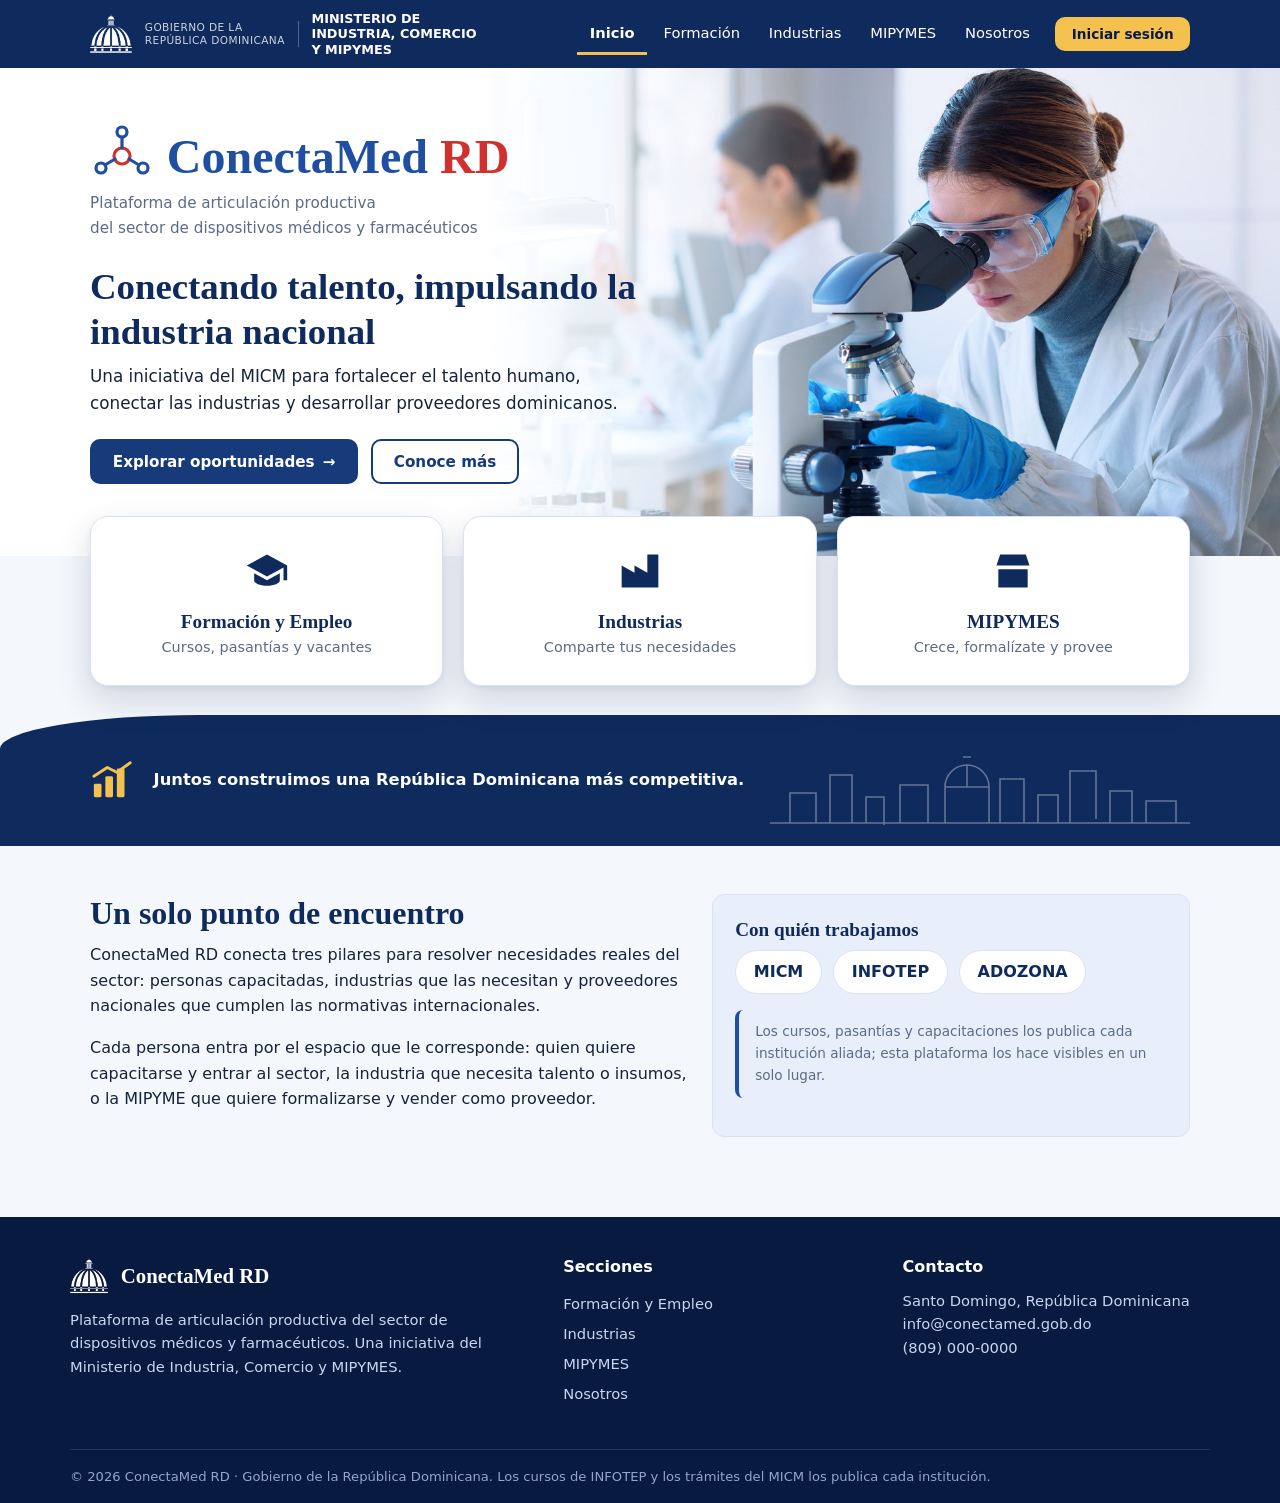
==== index.html @ 64ae97f4 "Add files via upload" ====
<!DOCTYPE html>
<html lang="es">
<head>
  <meta charset="utf-8">
  <meta name="viewport" content="width=device-width, initial-scale=1">
  <title>Inicio | ConectaMed RD</title>
  <meta name="description" content="Plataforma de articulación productiva del sector de dispositivos médicos y farmacéuticos de la República Dominicana.">
  <link rel="icon" href="assets/img/favicon.svg" type="image/svg+xml">
  <link rel="stylesheet" href="assets/css/styles.css">
</head>
<body data-page="inicio">
  <a class="skip" href="#contenido">Saltar al contenido</a>
  <div data-include="components/navbar.html"></div>

  <main id="contenido">

    <section class="hero">
      <div class="container hero-inner">
        <div class="hero-logo"><img src="assets/img/logo-conectamed.svg" alt=""><span>ConectaMed <b>RD</b></span></div>
        <p class="hero-sub">Plataforma de articulación productiva<br>del sector de dispositivos médicos y farmacéuticos</p>
        <h1>Conectando talento, impulsando la industria nacional</h1>
        <p class="lead">Una iniciativa del MICM para fortalecer el talento humano, conectar las industrias y desarrollar proveedores dominicanos.</p>
        <div class="hero-actions">
          <a class="btn btn--arrow" href="formacion.html">Explorar oportunidades</a>
          <a class="btn btn--outline" href="nosotros.html">Conoce más</a>
        </div>
      </div>
    </section>

    <section class="container pillars">
      <div class="grid grid-3">
        <a class="card pillar" href="formacion.html"><div class="icon"><svg viewBox="0 0 24 24" fill="currentColor" aria-hidden="true"><path d="M12 3L1 9l11 6 9-4.9V17h2V9zM5 13.2V17c0 1.7 3.1 3 7 3s7-1.3 7-3v-3.8l-7 3.8z"/></svg></div><h3>Formación y Empleo</h3><p>Cursos, pasantías y vacantes</p></a>
        <a class="card pillar" href="industrias.html"><div class="icon"><svg viewBox="0 0 24 24" fill="currentColor" aria-hidden="true"><path d="M2 21V9l7 4V9l7 4V3h6v18z"/></svg></div><h3>Industrias</h3><p>Comparte tus necesidades</p></a>
        <a class="card pillar" href="mipymes.html"><div class="icon"><svg viewBox="0 0 24 24" fill="currentColor" aria-hidden="true"><path d="M3 9l2-6h14l2 6zM4 11h16v10H4zM10 15h4v6h-4z"/></svg></div><h3>MIPYMES</h3><p>Crece, formalízate y provee</p></a>
      </div>
    </section>

    <section class="band-full">
      <div class="container band-inner">
        <svg class="band-icon" viewBox="0 0 48 40" aria-hidden="true"><g fill="currentColor"><rect x="4" y="24" width="8" height="14" rx="1.5"/><rect x="16" y="16" width="8" height="22" rx="1.5"/><rect x="28" y="8" width="8" height="30" rx="1.5"/></g><path d="M4 16l14-9 10 5 14-10" fill="none" stroke="currentColor" stroke-width="3" stroke-linecap="round" stroke-linejoin="round"/></svg>
        <p>Juntos construimos una República Dominicana más competitiva.</p>
        <svg class="skyline" viewBox="0 0 420 90" fill="none" stroke="currentColor" stroke-width="1.6" aria-hidden="true"><path d="M0 88h420M20 88V58h26v30M60 88V40h22v48M96 88V62h18v28M130 88V50h28v38M175 88V52M175 52a22 22 0 0144 0v36M175 52h44M197 30v22M193 22h8M230 88V44h24v44M268 88V60h20v28M300 88V36h26v48M340 88V56h22v32M376 88V66h30v22"/></svg>
      </div>
    </section>

    <section class="section">
      <div class="container split">
        <div>
          <h2>Un solo punto de encuentro</h2>
          <p>ConectaMed RD conecta tres pilares para resolver necesidades reales del sector: personas capacitadas, industrias que las necesitan y proveedores nacionales que cumplen las normativas internacionales.</p>
          <p>Cada persona entra por el espacio que le corresponde: quien quiere capacitarse y entrar al sector, la industria que necesita talento o insumos, o la MIPYME que quiere formalizarse y vender como proveedor.</p>
        </div>
        <div class="card card--soft">
          <h3>Con quién trabajamos</h3>
          <div class="allies"><span class="ally">MICM</span><span class="ally">INFOTEP</span><span class="ally">ADOZONA</span></div>
          <p class="note" style="margin-top:1rem">Los cursos, pasantías y capacitaciones los publica cada institución aliada; esta plataforma los hace visibles en un solo lugar.</p>
        </div>
      </div>
    </section>
  </main>

  <div data-include="components/footer.html"></div>
  <script src="assets/js/main.js" defer></script>
</body>
</html>
---- assets/css/styles.css ----
/* ==========================================================
   ConectaMed RD · Hoja de estilos principal
   Secciones: 1 Variables · 2 Base · 3 Layout · 4 Componentes
              5 Navbar · 6 Footer · 7 Páginas · 8 Responsive
   ========================================================== */

/* 1. VARIABLES ------------------------------------------- */
:root{
  --navy-900:#091a40; --navy-800:#0f2a5c; --navy-700:#163a7a; --blue:#1f4fa3; --blue-soft:#e8eefa;
  --gold:#f4c04e; --gold-dark:#d9a22a; --red:#d0312d; --ok:#2e8b57;
  --bg:#f4f7fb; --white:#fff; --ink:#17233b; --muted:#5b6b87; --line:#dbe3f0;
  --radius:12px; --radius-lg:18px;
  --shadow:0 6px 24px rgba(15,42,92,.08); --shadow-lg:0 14px 40px rgba(15,42,92,.16);
  --font-title:Georgia,"Times New Roman",serif;
  --font-body:"Segoe UI",system-ui,-apple-system,Roboto,Arial,sans-serif;
  --max:1140px;
}

/* 2. BASE ------------------------------------------------ */
*,*::before,*::after{box-sizing:border-box}
html{scroll-behavior:smooth}
body{margin:0;background:var(--bg);color:var(--ink);font:16px/1.6 var(--font-body);-webkit-font-smoothing:antialiased}
img{max-width:100%;display:block}
h1,h2,h3,h4{font-family:var(--font-title);color:var(--navy-800);line-height:1.2;margin:0 0 .6rem}
h1{font-size:clamp(2rem,4.5vw,3rem)} h2{font-size:clamp(1.5rem,3vw,2rem)} h3{font-size:1.2rem}
p{margin:0 0 1rem} a{color:var(--blue)}
:focus-visible{outline:3px solid var(--gold);outline-offset:2px}
.sr-only{position:absolute;width:1px;height:1px;overflow:hidden;clip:rect(0 0 0 0);white-space:nowrap}
.skip{position:absolute;left:-999px;top:0;background:var(--gold);color:var(--navy-900);padding:.6rem 1rem;z-index:100}
.skip:focus{left:0}

/* 3. LAYOUT ---------------------------------------------- */
.container{width:100%;max-width:var(--max);margin:0 auto;padding:0 1.25rem}
.section{padding:3rem 0}
.section--white{background:var(--white)}
.section-title{margin-bottom:1.6rem}
.section-title p{color:var(--muted);max-width:60ch}
.grid{display:grid;gap:1.25rem}
.grid-2{grid-template-columns:repeat(2,1fr)} .grid-3{grid-template-columns:repeat(3,1fr)} .grid-4{grid-template-columns:repeat(4,1fr)}
.split{display:grid;grid-template-columns:1.25fr 1fr;gap:1.5rem;align-items:start}

/* 4. COMPONENTES ----------------------------------------- */
.btn{display:inline-flex;align-items:center;gap:.5rem;font:600 .95rem var(--font-body);text-decoration:none;cursor:pointer;
  background:var(--navy-700);color:#fff;border:2px solid var(--navy-700);border-radius:10px;padding:.7rem 1.3rem;transition:.2s}
.btn:hover{background:var(--navy-800);border-color:var(--navy-800);transform:translateY(-1px)}
.btn--outline{background:transparent;color:var(--navy-700)} .btn--outline:hover{background:var(--navy-700);color:#fff}
.btn--gold{background:var(--gold);border-color:var(--gold);color:var(--navy-900)} .btn--gold:hover{background:var(--gold-dark);border-color:var(--gold-dark)}
.btn--sm{padding:.45rem .9rem;font-size:.85rem} .btn--block{width:100%;justify-content:center}
.card{background:var(--white);border:1px solid var(--line);border-radius:var(--radius);padding:1.4rem;box-shadow:var(--shadow)}
.card--navy{background:linear-gradient(160deg,var(--navy-800),var(--navy-700));border-color:var(--navy-800);color:#fff}
.card--navy h2,.card--navy h3{color:#fff}
.card--soft{background:var(--blue-soft);box-shadow:none}
.icon{width:52px;height:52px;border-radius:14px;background:var(--blue-soft);color:var(--blue);display:grid;place-items:center;margin-bottom:.8rem}
.icon svg{width:28px;height:28px}
.badge{display:inline-block;font-size:.75rem;font-weight:600;padding:.15rem .7rem;border-radius:99px;background:rgba(244,192,78,.25);border:1px solid var(--gold);color:var(--navy-800)}
.badge--ok{background:#e3f4ea;border-color:#9ad1b1;color:#1f6b42}
.check-list{list-style:none;margin:.5rem 0 1.2rem;padding:0}
.check-list li{position:relative;padding:.3rem 0 .3rem 1.9rem;font-size:.95rem}
.check-list li::before{content:"✓";position:absolute;left:0;top:.45rem;width:1.3rem;height:1.3rem;border-radius:50%;background:var(--ok);color:#fff;font-size:.72rem;display:grid;place-items:center}
.breadcrumb{font-size:.85rem;color:var(--muted);padding:1rem 0}
.breadcrumb a{color:var(--muted);text-decoration:none} .breadcrumb a:hover{color:var(--blue)}
.breadcrumb span+span::before,.breadcrumb a+span::before{content:"›";margin:0 .5rem}
.note{font-size:.85rem;color:var(--muted);background:var(--blue-soft);border-left:4px solid var(--blue);padding:.7rem 1rem;border-radius:8px}

/* Pestañas */
.tabs{display:flex;gap:.6rem;flex-wrap:wrap;margin-bottom:1.2rem}
.tab{font:600 .95rem var(--font-body);background:var(--white);color:var(--navy-800);border:1px solid var(--line);border-radius:10px;padding:.7rem 1.2rem;cursor:pointer;transition:.2s}
.tab:hover{border-color:var(--blue)} .tab[aria-selected="true"]{background:var(--navy-700);color:#fff;border-color:var(--navy-700)}
.tab-panel{display:none} .tab-panel.is-active{display:block}

/* Formularios */
.field{margin-bottom:1rem}
label{display:block;font-size:.88rem;font-weight:600;margin-bottom:.3rem}
input,select,textarea{width:100%;font:inherit;padding:.65rem .8rem;border:1px solid var(--line);border-radius:10px;background:#fff;color:var(--ink)}
input:focus,select:focus,textarea:focus{border-color:var(--blue);outline:3px solid rgba(31,79,163,.2)}
.card--navy label{color:#e6edff}
.form-msg{margin-top:.8rem;font-size:.9rem;font-weight:600;min-height:1.2rem}
.search{position:relative;margin-bottom:1rem}
.search input{padding-left:2.4rem}
.search svg{position:absolute;left:.8rem;top:50%;transform:translateY(-50%);width:18px;height:18px;color:var(--muted)}

/* Lista de ofertas / cursos */
.offer{display:flex;gap:1rem;justify-content:space-between;align-items:flex-start;padding:1.1rem 0;border-bottom:1px solid var(--line)}
.offer:last-child{border-bottom:0}
.offer h3{font-size:1.05rem;margin-bottom:.2rem} .offer p{font-size:.9rem;color:var(--muted);margin:0 0 .5rem}
.meta{display:flex;gap:.4rem;flex-wrap:wrap}

/* Tabla */
.table-wrap{overflow-x:auto}
table{width:100%;border-collapse:collapse;font-size:.92rem;min-width:520px}
th,td{padding:.8rem .9rem;text-align:left;border-bottom:1px solid var(--line)}
th{font-family:var(--font-title);color:var(--navy-800);background:var(--bg)}
.link-btn{background:none;border:0;color:var(--blue);font:600 .88rem var(--font-body);cursor:pointer;padding:0}

/* Acordeón */
.accordion details{background:var(--white);border:1px solid var(--line);border-radius:var(--radius);margin-bottom:.7rem;overflow:hidden}
.accordion summary{cursor:pointer;list-style:none;padding:1rem 1.2rem;font-weight:600;color:var(--navy-800);display:flex;justify-content:space-between;gap:1rem}
.accordion summary::-webkit-details-marker{display:none}
.accordion summary::after{content:"+";font-size:1.4rem;line-height:1;color:var(--blue)}
.accordion details[open] summary::after{content:"–"}
.accordion details[open] summary{background:var(--blue-soft)}
.accordion .body{padding:1rem 1.2rem;color:var(--muted);font-size:.95rem}

/* Pasos (secuencia real) */
.steps{counter-reset:s;list-style:none;margin:0;padding:0;display:grid;grid-template-columns:repeat(5,1fr);gap:1rem}
.steps li{counter-increment:s;background:var(--white);border:1px solid var(--line);border-radius:var(--radius);padding:1.2rem 1rem;position:relative;font-size:.92rem}
.steps li::before{content:counter(s);display:grid;place-items:center;width:2rem;height:2rem;border-radius:50%;background:var(--navy-700);color:#fff;font-weight:700;margin-bottom:.6rem}
.steps strong{display:block;color:var(--navy-800);margin-bottom:.2rem}

/* 5. NAVBAR ---------------------------------------------- */
.site-header{background:var(--navy-800);color:#fff;position:sticky;top:0;z-index:50;transition:box-shadow .2s}
.site-header.is-scrolled{box-shadow:0 4px 18px rgba(0,0,0,.25)}
.header-bar{display:flex;align-items:center;gap:1.2rem;min-height:68px}
.brand{display:flex;align-items:center;gap:.8rem;text-decoration:none;color:#fff}
.brand img{width:42px;height:42px}
.brand small{display:block;font-size:.66rem;letter-spacing:.04em;opacity:.8;line-height:1.2;padding-right:.8rem;border-right:1px solid rgba(255,255,255,.35)}
.brand strong{font-size:.8rem;line-height:1.2;max-width:170px;display:block}
.main-nav{margin-left:auto;display:flex;align-items:center;gap:.2rem}
.main-nav a.nav-link{color:#fff;text-decoration:none;font-size:.92rem;padding:.5rem .8rem;border-bottom:3px solid transparent;transition:.2s}
.main-nav a.nav-link:hover{background:rgba(255,255,255,.1)}
.main-nav a.nav-link.is-active{border-bottom-color:var(--gold);font-weight:600}
.nav-cta{margin-left:.6rem}
.menu-toggle{display:none;margin-left:auto;background:none;border:1px solid rgba(255,255,255,.4);color:#fff;border-radius:8px;padding:.45rem .7rem;font-size:1.2rem;cursor:pointer}

/* 6. FOOTER ---------------------------------------------- */
.site-footer{background:var(--navy-900);color:#c9d6f0;margin-top:2rem;font-size:.92rem}
.footer-grid{display:grid;grid-template-columns:1.5fr 1fr 1fr;gap:2rem;padding:2.5rem 0}
.site-footer h4{color:#fff;font-family:var(--font-body);font-size:1rem;margin-bottom:.8rem}
.site-footer a{color:#c9d6f0;text-decoration:none;display:block;padding:.2rem 0} .site-footer a:hover{color:var(--gold)}
.footer-brand{display:flex;gap:.8rem;align-items:center;margin-bottom:.8rem;color:#fff;font:700 1.3rem var(--font-title)}
.footer-brand img{width:38px}
.footer-bottom{border-top:1px solid rgba(255,255,255,.12);padding:1rem 0;font-size:.82rem;color:#92a5cc}

/* 7. PÁGINAS --------------------------------------------- */
/* Hero de inicio: coloca assets/img/hero-inicio.jpg para mostrar foto */
.hero{background:linear-gradient(90deg,#fff 0%,#fff 38%,rgba(255,255,255,.6) 52%,rgba(255,255,255,0) 66%),url("../img/hero-inicio.jpg") right center/auto 100% no-repeat,linear-gradient(135deg,var(--blue-soft),#fff)}
.hero-inner{padding-top:3.5rem;padding-bottom:4.5rem}
.hero-inner>*{max-width:620px}
.hero-logo{display:flex;align-items:center;gap:.8rem;font:700 clamp(2rem,5vw,3rem) var(--font-title);color:var(--blue);margin-bottom:.2rem}
.hero-logo img{width:clamp(48px,7vw,64px)} .hero-logo b{color:var(--red)}
.hero-sub{color:var(--muted);font-size:.95rem;margin-bottom:1.6rem}
.hero h1{font-size:clamp(1.6rem,3.4vw,2.3rem)}
.hero p.lead{font-size:1.05rem;color:var(--ink);max-width:52ch}
.hero-actions{display:flex;gap:.8rem;flex-wrap:wrap;margin-top:1.4rem}
.pillars{margin-top:-2.5rem;position:relative;z-index:2}
.pillar{text-decoration:none;color:var(--ink);text-align:center;transition:.2s;display:block;padding:1.6rem 1.2rem;border-radius:var(--radius-lg);box-shadow:0 14px 34px rgba(15,42,92,.16),0 2px 6px rgba(15,42,92,.06)}
.pillar:hover{transform:translateY(-4px);box-shadow:0 20px 44px rgba(15,42,92,.24);border-color:var(--blue)}
.pillar .icon{margin:0 auto .6rem;width:58px;height:58px;background:none;color:var(--navy-800)} .pillar .icon svg{width:44px;height:44px} .pillar h3{margin-bottom:.2rem} .pillar p{color:var(--muted);font-size:.9rem;margin:0}
.band{background:var(--navy-800);color:#fff;border-left:6px solid var(--gold);border-radius:var(--radius);padding:1.1rem 1.4rem;font-weight:600}
.allies{display:flex;flex-wrap:wrap;gap:.7rem}
.ally{background:var(--white);border:1px solid var(--line);border-radius:99px;padding:.5rem 1.1rem;font-weight:600;color:var(--navy-800)}

/* Cabecera de páginas interiores. Foto opcional: assets/img/hero-<pagina>.jpg */
.page-hero{position:relative;overflow:hidden;background:linear-gradient(100deg,var(--navy-900),var(--navy-800) 60%,var(--navy-700));color:#fff;min-height:360px;display:flex;align-items:center;border-radius:0 0 var(--radius-lg) var(--radius-lg)}
.page-hero .container{position:relative;z-index:2}
.page-hero h1{color:#fff;margin-bottom:.3rem} .page-hero p{margin:0;opacity:.92;font-size:1.05rem;max-width:46ch}
/* Foto detrás del título, más completa: ocupa ~72% del ancho y toda la altura; se funde con el azul a la izquierda */
.page-hero::before{content:"";position:absolute;top:0;right:0;width:72%;height:100%;background:var(--hero-img,none) var(--hero-pos,center)/cover no-repeat;
  -webkit-mask-image:linear-gradient(90deg,transparent 0,rgba(0,0,0,.55) 22%,#000 48%);mask-image:linear-gradient(90deg,transparent 0,rgba(0,0,0,.55) 22%,#000 48%)}
.page-hero--formacion{--hero-img:url("../img/hero-formacion.jpg");--hero-pos:center 30%}
.page-hero--industrias{--hero-img:url("../img/hero-industrias.jpg");--hero-pos:center 50%}
.page-hero--mipymes{--hero-img:url("../img/hero-mipymes.jpg");--hero-pos:center 30%}
.page-hero--nosotros{--hero-img:url("../img/hero-nosotros.jpg")}
.login-wrap{max-width:440px;margin:3rem auto}

/* 9. TRANSICIONES DE PÁGINA ------------------------------
   Entrada: el contenido sube y aparece, la foto se asienta con un zoom suave.
   Salida: el contenido se desvanece y una barra dorada avanza arriba (lo activa main.js). */
[data-include*="navbar"]{min-height:68px;background:var(--navy-800)}   /* evita saltos mientras carga el menú */
@keyframes page-in{from{opacity:0;transform:translateY(18px)}to{opacity:1;transform:none}}
@keyframes rise{from{opacity:0;transform:translateY(22px)}to{opacity:1;transform:none}}
@keyframes hero-settle{from{transform:scale(1.08);opacity:.6}to{transform:scale(1);opacity:1}}
@keyframes progress{from{width:0}to{width:88%}}
main{animation:page-in .55s cubic-bezier(.2,.7,.2,1) both}
.page-hero::before{animation:hero-settle 1.2s cubic-bezier(.2,.7,.2,1) both}
.page-hero .container>*,.hero-inner>*{animation:rise .65s cubic-bezier(.2,.7,.2,1) both}
.page-hero .container>*:nth-child(2),.hero-inner>*:nth-child(2){animation-delay:.08s}
.hero-inner>*:nth-child(3){animation-delay:.16s}.hero-inner>*:nth-child(4){animation-delay:.24s}.hero-inner>*:nth-child(5){animation-delay:.32s}
.pillars .pillar{animation:rise .7s cubic-bezier(.2,.7,.2,1) both}
.pillars .pillar:nth-child(1){animation-delay:.25s}.pillars .pillar:nth-child(2){animation-delay:.35s}.pillars .pillar:nth-child(3){animation-delay:.45s}
.page-progress{position:fixed;top:0;left:0;height:3px;width:0;background:linear-gradient(90deg,var(--gold),#ffe08a);z-index:200;box-shadow:0 0 10px rgba(244,192,78,.7)}
main,.site-footer{transition:opacity .28s ease,transform .28s ease}
body.is-leaving main,body.is-leaving .site-footer{opacity:0;transform:translateY(-10px)}
body.is-leaving .page-progress{animation:progress 1.4s ease-out forwards}
@media (prefers-reduced-motion:reduce){main,.page-hero::before,.page-hero .container>*,.hero-inner>*,.pillars .pillar{animation:none!important}body.is-leaving main,body.is-leaving .site-footer{transform:none}}

/* 10. PÁGINAS INTERNAS (estilo del prototipo) ------------- */
.btn--arrow::after{content:"→";font-weight:700;transition:transform .2s}
.btn--arrow:hover::after{transform:translateX(3px)}
.btn--white{background:#fff;color:var(--navy-800);border-color:#fff} .btn--white:hover{background:var(--gold);border-color:var(--gold);color:var(--navy-900)}
.breadcrumb{display:flex;align-items:center}
.crumb-home{display:inline-flex;color:var(--navy-700)!important} .crumb-home svg{width:18px;height:18px}
.hero-logo--sm{font-size:2rem;color:#fff} .hero-logo--sm img{width:42px;filter:brightness(0) invert(1)} .hero-logo--sm b{color:var(--gold)}

/* Inicio: franja inferior */
.band-full{background:var(--navy-800);color:#fff;margin-top:1.8rem;border-top-left-radius:200px 34px;overflow:hidden}
.band-inner{display:flex;align-items:center;gap:1.1rem;padding-top:1.3rem;padding-bottom:1.3rem}
.band-inner p{margin:0;font-weight:600;font-size:1.02rem}
.band-icon{width:46px;height:40px;color:var(--gold);flex:none}
.skyline{margin-left:auto;width:min(420px,40%);height:auto;color:rgba(255,255,255,.35);flex:none}

/* Pestañas en tarjetas */
.tabs--cards{display:grid;grid-template-columns:repeat(3,1fr);gap:.9rem}
.tabs--cards .tab{display:flex;align-items:center;gap:.7rem;padding:.95rem 1.2rem;border-radius:12px;box-shadow:var(--shadow);font-size:1rem}
.tabs--cards .tab svg{width:26px;height:26px;flex:none}
.tabs--cards .tab[aria-selected="true"]{box-shadow:0 10px 26px rgba(22,58,122,.35)}

/* Formación: foto + texto + tarjetas laterales */
.feature{display:grid;grid-template-columns:270px 1fr 300px;gap:1.5rem;align-items:stretch}
.media{margin:0;border-radius:var(--radius-lg);overflow:hidden;box-shadow:var(--shadow);min-height:280px}
.media img{width:100%;height:100%;object-fit:cover;object-position:60% center}
.feature-main{align-self:center}
.feature-main h2{font-size:1.7rem}
.side-stack{display:grid;gap:1rem;align-content:start}
.side-card{padding:1.1rem 1.2rem;box-shadow:var(--shadow)} .side-card p{font-size:.88rem;color:var(--muted);margin:.4rem 0 .8rem}
.side-head{display:flex;justify-content:space-between;align-items:center;gap:.8rem} .side-head h3{margin:0;font-size:1.05rem}
.infotep{font:800 1rem var(--font-body);color:var(--blue);letter-spacing:.02em;border-bottom:3px solid var(--gold);line-height:1.1}
.avatar{width:42px;height:42px;border-radius:50%;background:var(--blue-soft);color:var(--blue);display:grid;place-items:center;flex:none}
.avatar svg{width:24px;height:24px} .avatar--lg{width:52px;height:52px}

/* Industrias */
.split-eq{display:grid;grid-template-columns:1fr 1.25fr;gap:1.5rem;align-items:stretch}
.need-cta{display:flex;justify-content:space-between;align-items:center;gap:1rem;padding:1.8rem}
.need-cta h2{font-size:1.7rem} .need-cta p{max-width:34ch;opacity:.92}
.need-art{width:110px;height:110px;color:rgba(255,255,255,.28);flex:none} .need-art svg{width:100%;height:100%}
.register{display:grid;grid-template-columns:1fr 190px;gap:1.2rem;padding:0;overflow:hidden}
.register-body{padding:1.5rem 0 1.5rem 1.5rem}
.register-cols{display:grid;grid-template-columns:1fr 1fr;gap:0;background:var(--blue-soft);border-radius:var(--radius);padding:1rem}
.register-cols>div:first-child{border-right:1px solid var(--line);padding-right:.9rem} .register-cols>div:last-child{padding-left:.9rem}
.register-cols h3{font-size:1rem;margin-bottom:.2rem} .register-cols .check-list{margin-bottom:0}
.mini-icon{display:block;width:34px;height:34px;color:var(--navy-700);margin-bottom:.3rem} .mini-icon svg{width:100%;height:100%}
.register-photo{margin:0;height:100%} .register-photo img{width:100%;height:100%;object-fit:cover;object-position:75% center}
.detail-row td{background:var(--bg);font-size:.9rem;color:var(--muted)}
.link-btn::after{content:" →"}
.dialog{border:0;border-radius:var(--radius-lg);padding:1.8rem;width:min(520px,calc(100% - 2rem));box-shadow:var(--shadow-lg);color:var(--ink)}
.dialog::backdrop{background:rgba(9,26,64,.55);backdrop-filter:blur(3px)}
.dialog[open]{animation:rise .3s ease both}
.dialog-actions{display:flex;gap:.7rem;justify-content:flex-end;flex-wrap:wrap;margin-top:1rem}

/* MIPYMES */
.rows{margin-top:.6rem}
.row{border-bottom:1px solid var(--line)} .row:last-child{border-bottom:0}
.row summary{display:flex;align-items:center;gap:1rem;padding:.95rem .2rem;cursor:pointer;list-style:none}
.row summary::-webkit-details-marker{display:none}
.row-icon{width:42px;height:42px;color:var(--navy-700);flex:none} .row-icon svg{width:100%;height:100%}
.row-text{flex:1} .row-text b{display:block;color:var(--navy-800)} .row-text small{color:var(--muted);font-size:.86rem}
.row-chev{width:22px;height:22px;color:var(--navy-700);transition:transform .25s;flex:none} .row[open] .row-chev{transform:rotate(90deg)}
.row-body{padding:0 .2rem 1rem 3.4rem;color:var(--muted);font-size:.93rem}
.benefits{display:flex;justify-content:space-between;align-items:center;gap:1rem;padding:1.8rem}
.benefits h2{font-size:1.6rem}
.chart-art{width:170px;flex:none;color:var(--navy-800);opacity:.9}

/* Login */
.login-grid{display:grid;grid-template-columns:1.05fr 1fr;margin:2rem auto 1rem;border-radius:var(--radius-lg);overflow:hidden;box-shadow:var(--shadow-lg);background:#fff;padding:0}
.login-aside{background:linear-gradient(160deg,rgba(9,26,64,.9),rgba(22,58,122,.82)),url("../img/hero-inicio.jpg") 70% center/cover no-repeat,var(--navy-800);color:#fff;display:flex;align-items:center}
.login-aside-inner{padding:2.5rem}
.login-aside h2{color:#fff;font-size:1.7rem;margin:1.2rem 0}
.check-list--light li{color:#e6edff}
.login-card{border:0;box-shadow:none;border-radius:0;padding:2.5rem}
.login-card h1{font-size:2rem}
.roles{border:0;padding:0;margin:0 0 1.2rem;display:grid;grid-template-columns:repeat(3,1fr);gap:.6rem}
.role input{position:absolute;opacity:0}
.role span{display:flex;flex-direction:column;align-items:center;gap:.2rem;padding:.7rem .4rem;border:1px solid var(--line);border-radius:12px;font-size:.88rem;font-weight:600;cursor:pointer;color:var(--navy-800);transition:.2s}
.role svg{width:24px;height:24px}
.role input:checked+span{background:var(--navy-700);color:#fff;border-color:var(--navy-700)}
.role input:focus-visible+span{outline:3px solid var(--gold);outline-offset:2px}
.input-icon{position:relative}
.input-icon>svg{position:absolute;left:.8rem;top:50%;transform:translateY(-50%);width:18px;height:18px;color:var(--muted)}
.input-icon input{padding-left:2.5rem}
.pw-toggle{position:absolute;right:.5rem;top:50%;transform:translateY(-50%);background:none;border:0;color:var(--blue);font:600 .82rem var(--font-body);cursor:pointer;padding:.3rem .5rem}
.login-row{display:flex;justify-content:space-between;align-items:center;gap:1rem;flex-wrap:wrap;margin-bottom:1.2rem;font-size:.88rem}
.check{display:flex;align-items:center;gap:.5rem;font-weight:400;margin:0} .check input{width:auto}
.login-row .link-btn::after{content:""}

/* 8. RESPONSIVE ------------------------------------------ */
@media (max-width:900px){
  .grid-3,.grid-4,.grid-2,.split,.footer-grid{grid-template-columns:1fr}
  .steps{grid-template-columns:1fr 1fr}
  .menu-toggle{display:block}
  .main-nav{display:none;position:absolute;top:100%;left:0;right:0;background:var(--navy-800);flex-direction:column;align-items:stretch;padding:.8rem 1.25rem 1.2rem;border-top:1px solid rgba(255,255,255,.15)}
  .main-nav.is-open{display:flex}
  .main-nav a.nav-link{padding:.8rem .4rem;border-bottom:1px solid rgba(255,255,255,.1)}
  .nav-cta{margin:.8rem 0 0;text-align:center;justify-content:center}
  .brand small{display:none}
  .hero{background:linear-gradient(180deg,rgba(255,255,255,.94) 0%,rgba(255,255,255,.88) 60%,rgba(255,255,255,.55) 100%),url("../img/hero-inicio.jpg") 80% center/cover no-repeat,var(--blue-soft)}
}
@media (max-width:900px){.page-hero{min-height:240px}.page-hero::before{opacity:.3;width:100%}}
@media (max-width:520px){.steps{grid-template-columns:1fr}.offer{flex-direction:column}}
@media (prefers-reduced-motion:reduce){*{transition:none!important;scroll-behavior:auto!important}}

@media (max-width:1000px){.feature{grid-template-columns:1fr 1fr}.feature .media{grid-column:1/-1;min-height:220px}.side-stack{grid-column:1/-1;grid-template-columns:1fr 1fr}}
@media (max-width:900px){
  .tabs--cards,.split-eq,.login-grid,.feature,.side-stack{grid-template-columns:1fr}
  .register{grid-template-columns:1fr}.register-body{padding:1.5rem}.register-photo{height:180px}
  .login-aside{min-height:200px}.band-inner{flex-wrap:wrap}.skyline{display:none}
  .benefits{flex-direction:column;align-items:flex-start}.chart-art{align-self:flex-end}
  .band-full{border-top-left-radius:80px 24px}
}
@media (max-width:520px){.register-cols{grid-template-columns:1fr}.register-cols>div:first-child{border-right:0;border-bottom:1px solid var(--line);padding:0 0 .8rem;margin-bottom:.8rem}.register-cols>div:last-child{padding-left:0}.login-card,.login-aside-inner{padding:1.6rem}}
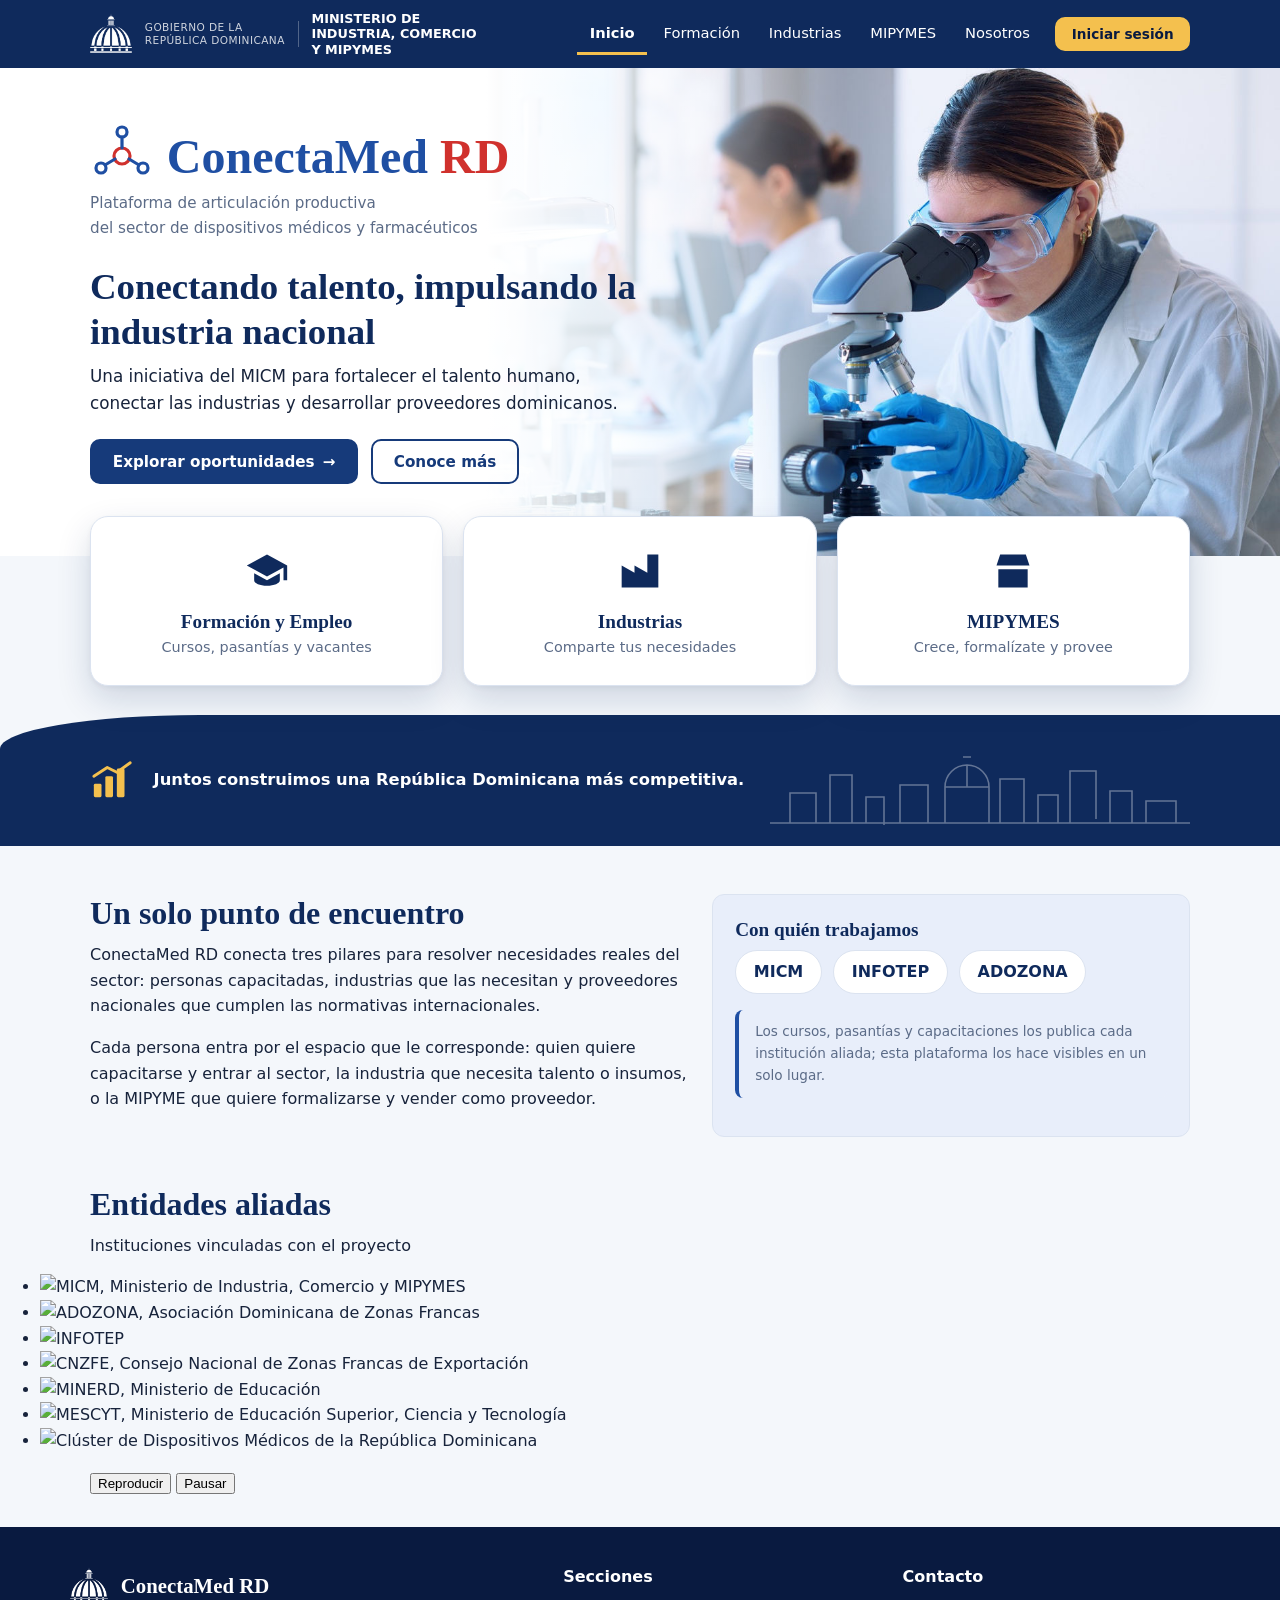
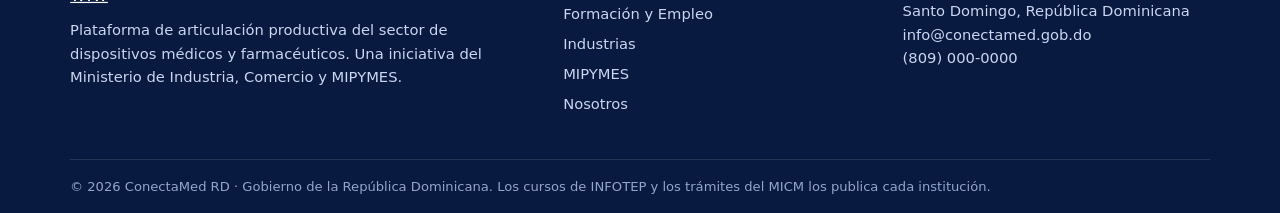
==== commit e516c6e0: "Add files via upload" ====
--- a/index.html
+++ b/index.html
@@ -59,6 +59,29 @@
     </section>
   </main>
 
+  <!-- ENTIDADES ALIADAS · carrusel. Para agregar o quitar un logo, edita los <li>; el JS duplica la lista para el movimiento continuo -->
+  <section class="allies-strip" aria-labelledby="aliados-titulo">
+    <div class="container">
+      <h2 class="allies-title" id="aliados-titulo">Entidades aliadas</h2>
+      <p class="allies-sub">Instituciones vinculadas con el proyecto</p>
+    </div>
+    <div class="carousel" data-carousel role="group" aria-roledescription="carrusel" aria-label="Logos de entidades aliadas">
+      <ul class="carousel-track">
+        <li><img src="assets/img/aliados/micm.png" alt="MICM, Ministerio de Industria, Comercio y MIPYMES" loading="lazy"></li>
+        <li><img src="assets/img/aliados/adozona.png" alt="ADOZONA, Asociación Dominicana de Zonas Francas" loading="lazy"></li>
+        <li><img src="assets/img/aliados/infotep.png" alt="INFOTEP" loading="lazy"></li>
+        <li><img src="assets/img/aliados/cnzfe.png" alt="CNZFE, Consejo Nacional de Zonas Francas de Exportación" loading="lazy"></li>
+        <li><img src="assets/img/aliados/minerd.png" alt="MINERD, Ministerio de Educación" loading="lazy"></li>
+        <li><img src="assets/img/aliados/mescyt.png" alt="MESCYT, Ministerio de Educación Superior, Ciencia y Tecnología" loading="lazy"></li>
+        <li><img src="assets/img/aliados/cluster-dispositivos-medicos.png" alt="Clúster de Dispositivos Médicos de la República Dominicana" loading="lazy"></li>
+      </ul>
+    </div>
+    <div class="container carousel-controls">
+      <button type="button" class="ctl" data-carousel-play aria-pressed="false">Reproducir</button>
+      <button type="button" class="ctl" data-carousel-pause aria-pressed="false">Pausar</button>
+    </div>
+  </section>
+
   <div data-include="components/footer.html"></div>
   <script src="assets/js/main.js" defer></script>
 </body>
